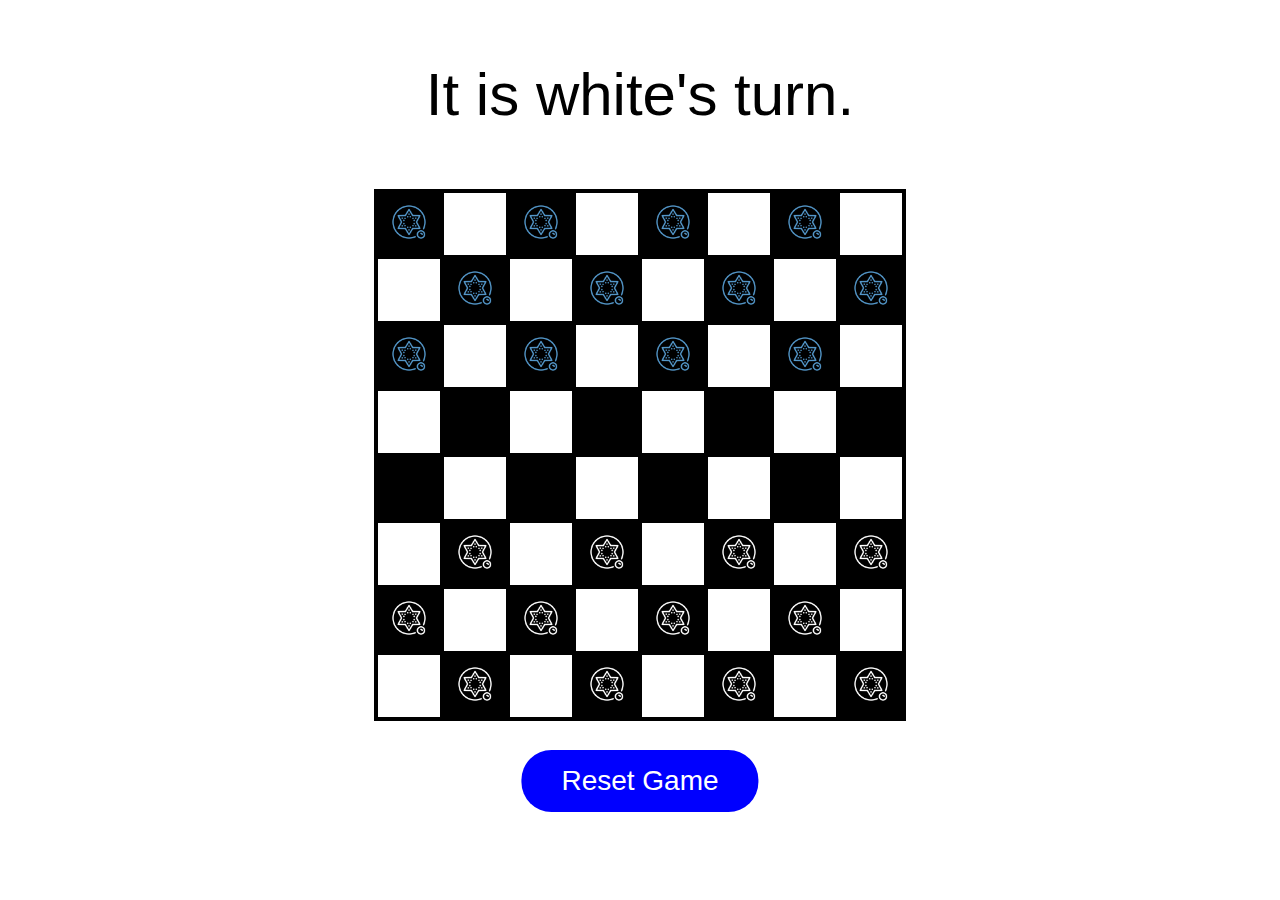
==== checkers.html @ 73ab8967 "Update the whole game" ====
﻿<!DOCTYPE html>
<html lang="en" xmlns="http://www.w3.org/1999/xhtml">
    <head>
        <meta charset="utf-8" />
        <title>Checkers Game</title>
        <link rel="stylesheet" href="style.css">
    </head>
    <body>
        <p style="font-family: Impact, Haettenschweiler, 'Arial Narrow Bold', sans-serif; font-size: 60px;">It is <span id="player"></span>'s turn.</p>
        <div id="gameboard"></div>
        <p id="info-display"></p>

        <script src="checkers.js"></script>
    </body>
</html>
---- style.css ----
/* The 'body' selector targets the entire body of the HTML document. */
body {
    /* The 'background-color' property sets the background color of the body to white. */
    background-color: #ffffff;
}

/* The 'p' selector targets all paragraph elements in the HTML document. */
p {
    /* The 'text-align' property aligns the text in the center of the paragraph. */
    text-align: center;
}

/* The '#Reset-Button-Container' selector targets the HTML element with the id 'Reset-Button-Container'. */
#Reset-Button-Container {
    /* The 'height' property sets the height of the element to 120px. */
    height: 120px;
    /* The 'position' property sets how the element is positioned. 'relative' means it's positioned relative to its normal position. */
    position: relative;
}

/* The '#Center' selector targets the HTML element with the id 'Center'. */
#Center {
    /* The 'margin' property sets the margins around the element. '0' means no margins. */
    margin: 0;
    /* The 'position' property sets how the element is positioned. 'absolute' means it's positioned relative to the nearest positioned ancestor. */
    position: absolute;
    /* The 'top' and 'left' properties position the element 50% from the top and left of its container. */
    top: 50%;
    left: 50%;
    /* The 'transform' property applies a 2D or 3D transformation to the element. 'translate(-50%, -50%)' moves the element left and up by half its width and height, centering it. */
    -ms-transform: translate(-50%, -50%);
    transform: translate(-50%, -50%);
}

/* The '#Reset-Game' selector targets the HTML element with the id 'Reset-Game'. */
#Reset-Game {
    /* The 'font-size' property sets the size of the text in the element. */
    font-size: 28px;
    /* The 'padding' property sets the space between the content of the element and its border. */
    padding: 15px 40px;
    /* The 'border-radius' property rounds the corners of the element's border. */
    border-radius: 30px;
    /* The 'border' property sets the border of the element. 'none' means no border. */
    border: none;
    /* The 'cursor' property changes the cursor that's displayed when you hover over the element. 'pointer' changes it to a hand, indicating a clickable area. */
    cursor: pointer;
    /* The 'background-color' property sets the background color of the element. */
    background-color: rgb(0, 0, 255);
    /* The 'color' property sets the color of the text in the element. */
    color: white;
    /* The 'align-self' property aligns the element along the cross-axis of the current line. 'center' centers the element. */
    align-self: center;
}

/* The '#Reset-Game:hover' selector targets the HTML element with the id 'Reset-Game' when it's being hovered over. */
#Reset-Game:hover {
    /* The 'border-radius' property rounds the corners of the element's border. */
    border-radius: 40px;
    /* The 'background-color' property sets the background color of the element. */
    background-color: rgb(0, 119, 255);
}

/* The 'table' selector targets all table elements in the HTML document. */
table {
    /* The 'border-collapse' property sets whether the table borders are collapsed into a single border or detached. 'collapse' collapses the borders. */
    border-collapse: collapse;
    /* The 'margin' property sets the margins around the element. 'auto' horizontally centers the element if it has a specified width. */
    margin: auto;
}

/* The 'td' selector targets all table data cells in the HTML document. */
td {
    /* The 'width' and 'height' properties set the width and height of the cells. */
    width: 60px;
    height: 60px;
    /* The 'border' property sets the border of the cells. */
    border: 4px solid black;
    /* The 'text-align' property aligns the text in the center of the cells. */
    text-align: center;
}

/* The 'img' selector targets all image elements in the HTML document. */
img{
    /* The 'width' and 'height' properties set the width and height of the images. */
    width: 40px;
    height: 40px;
}
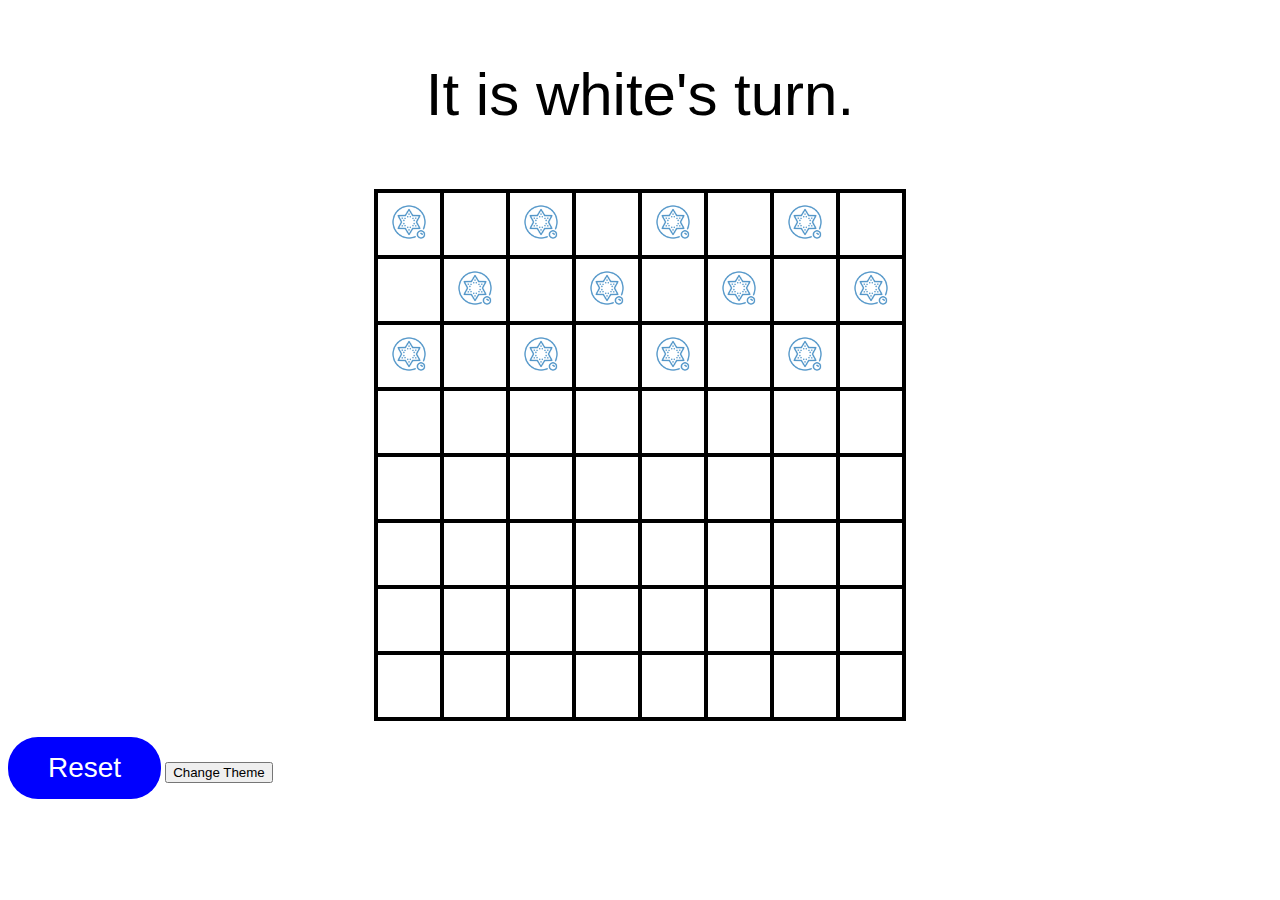
==== commit bb81f53b: "Styling" ====
--- a/checkers.html
+++ b/checkers.html
@@ -3,13 +3,16 @@
     <head>
         <meta charset="utf-8" />
         <title>Checkers Game</title>
-        <link rel="stylesheet" href="style.css">
+        <link rel="stylesheet" id="style" href="style.css">
     </head>
-    <body>
-        <p style="font-family: Impact, Haettenschweiler, 'Arial Narrow Bold', sans-serif; font-size: 60px;">It is <span id="player"></span>'s turn.</p>
-        <div id="gameboard"></div>
-        <p id="info-display"></p>
-
+        <body>
+            <p id='parPlayer' style="font-family: Impact, Haettenschweiler, 'Arial Narrow Bold', sans-serif; font-size: 60px;">It is <span id="player"></span>'s turn.</p>
+            <div id="gameboard"></div>
+            <p id="info-display"></p>
+            <div id="button-container">
+                <button id="Reset-Game" onclick="resetGame()">Reset</button>
+                <button id="theme" onclick="switchTheme()">Change Theme</button>
+            </div>
         <script src="checkers.js"></script>
     </body>
 </html>